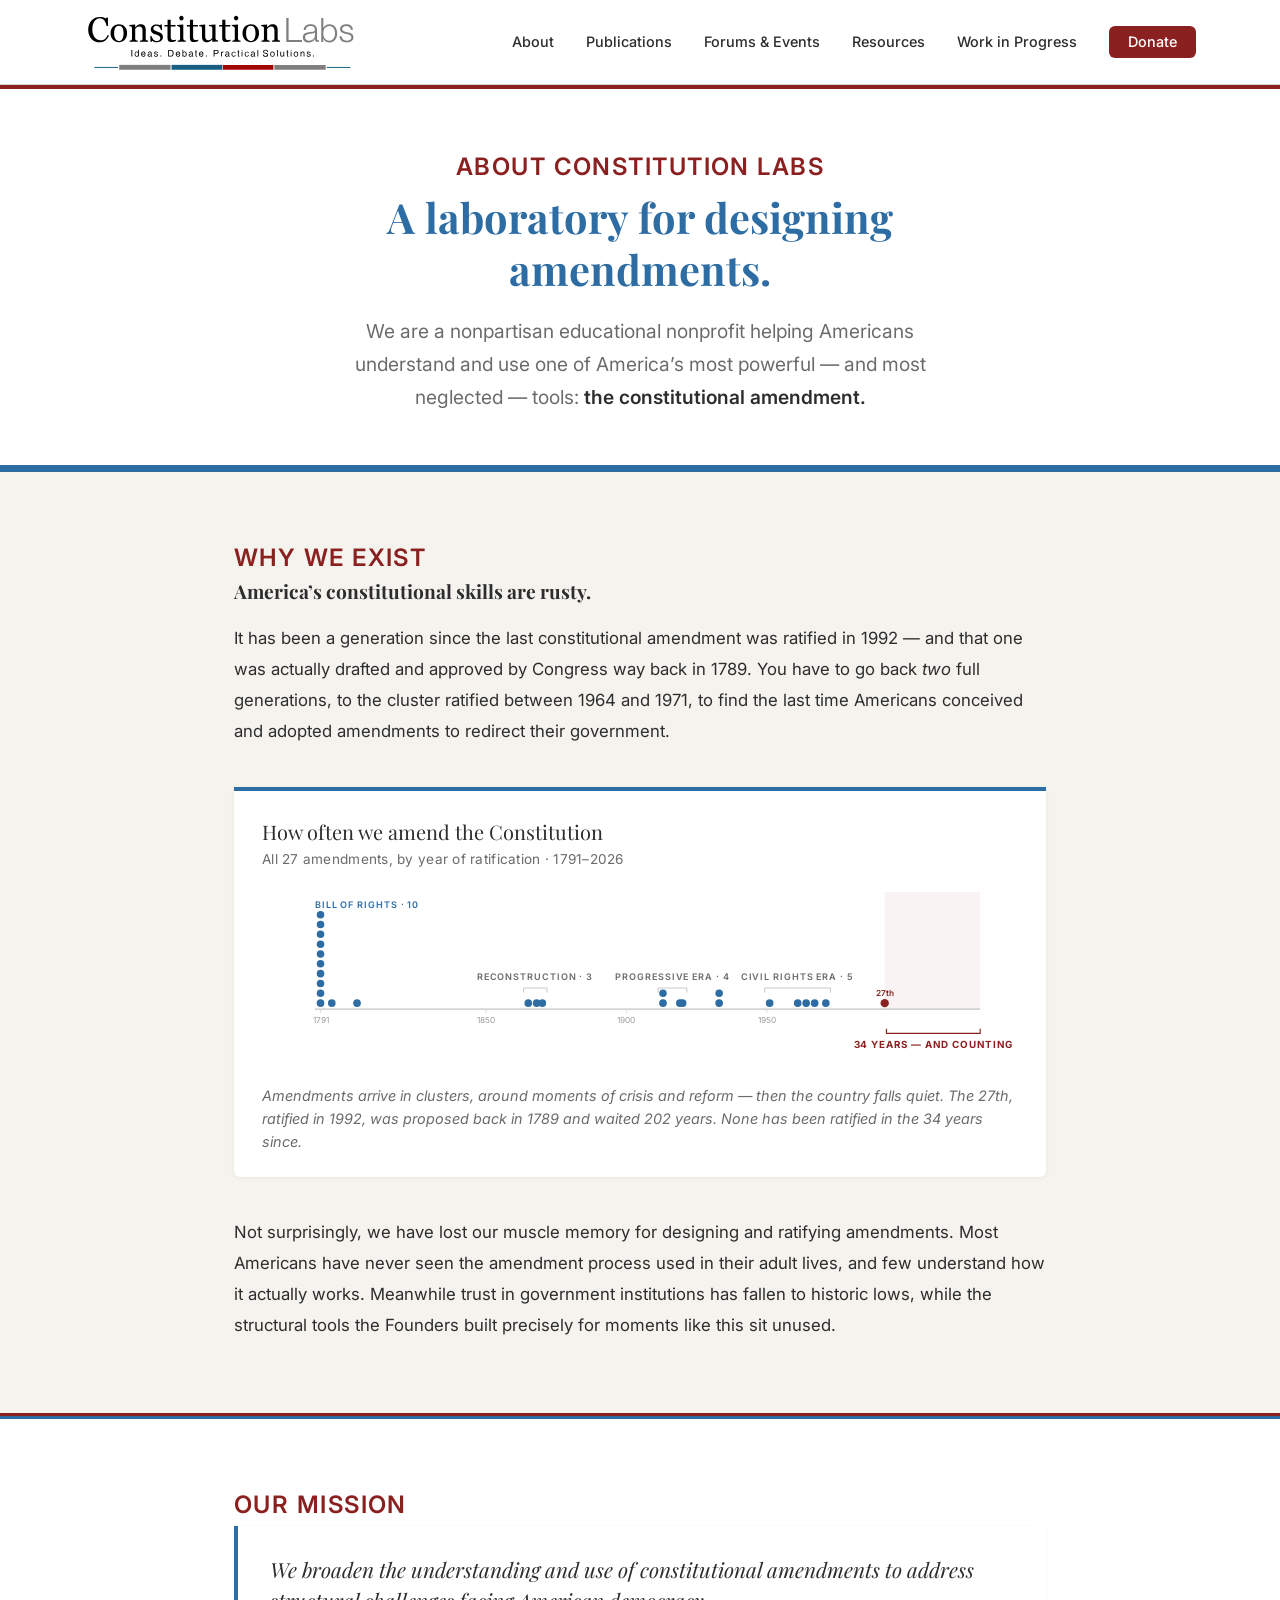
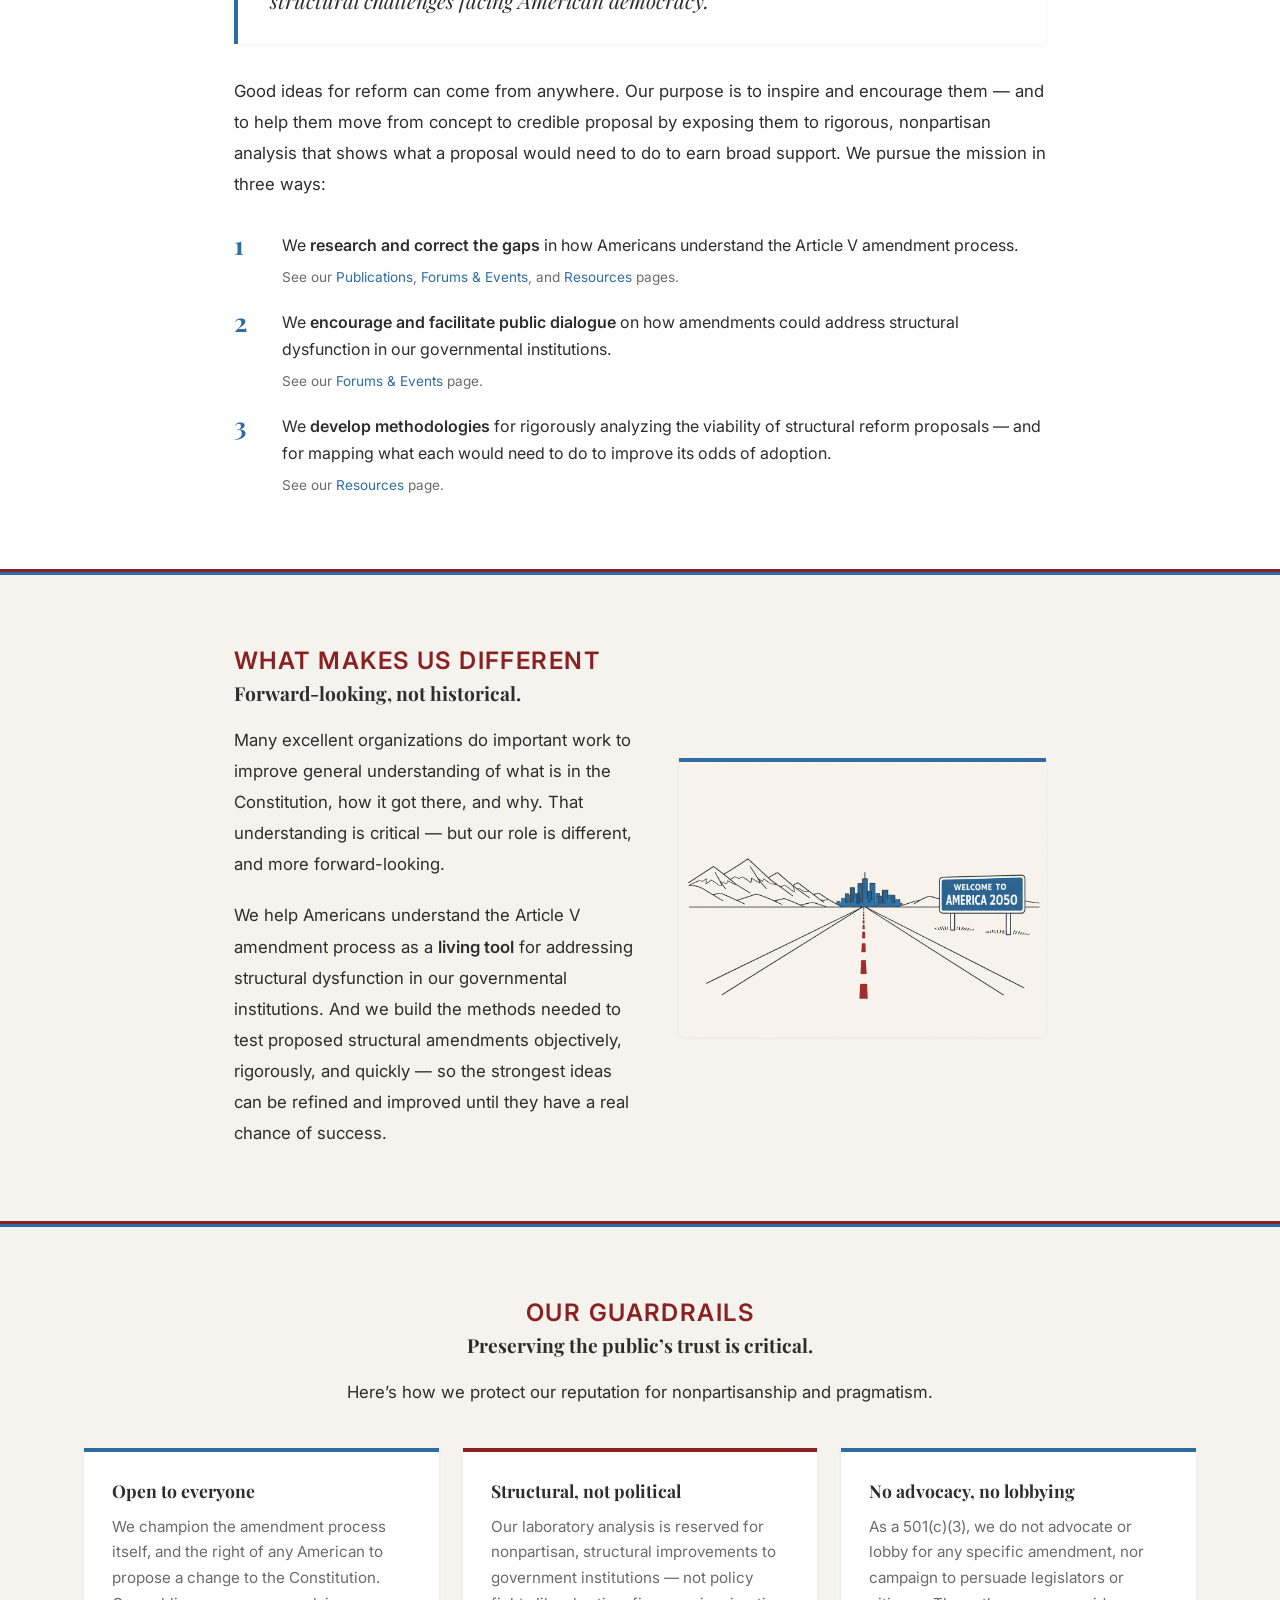
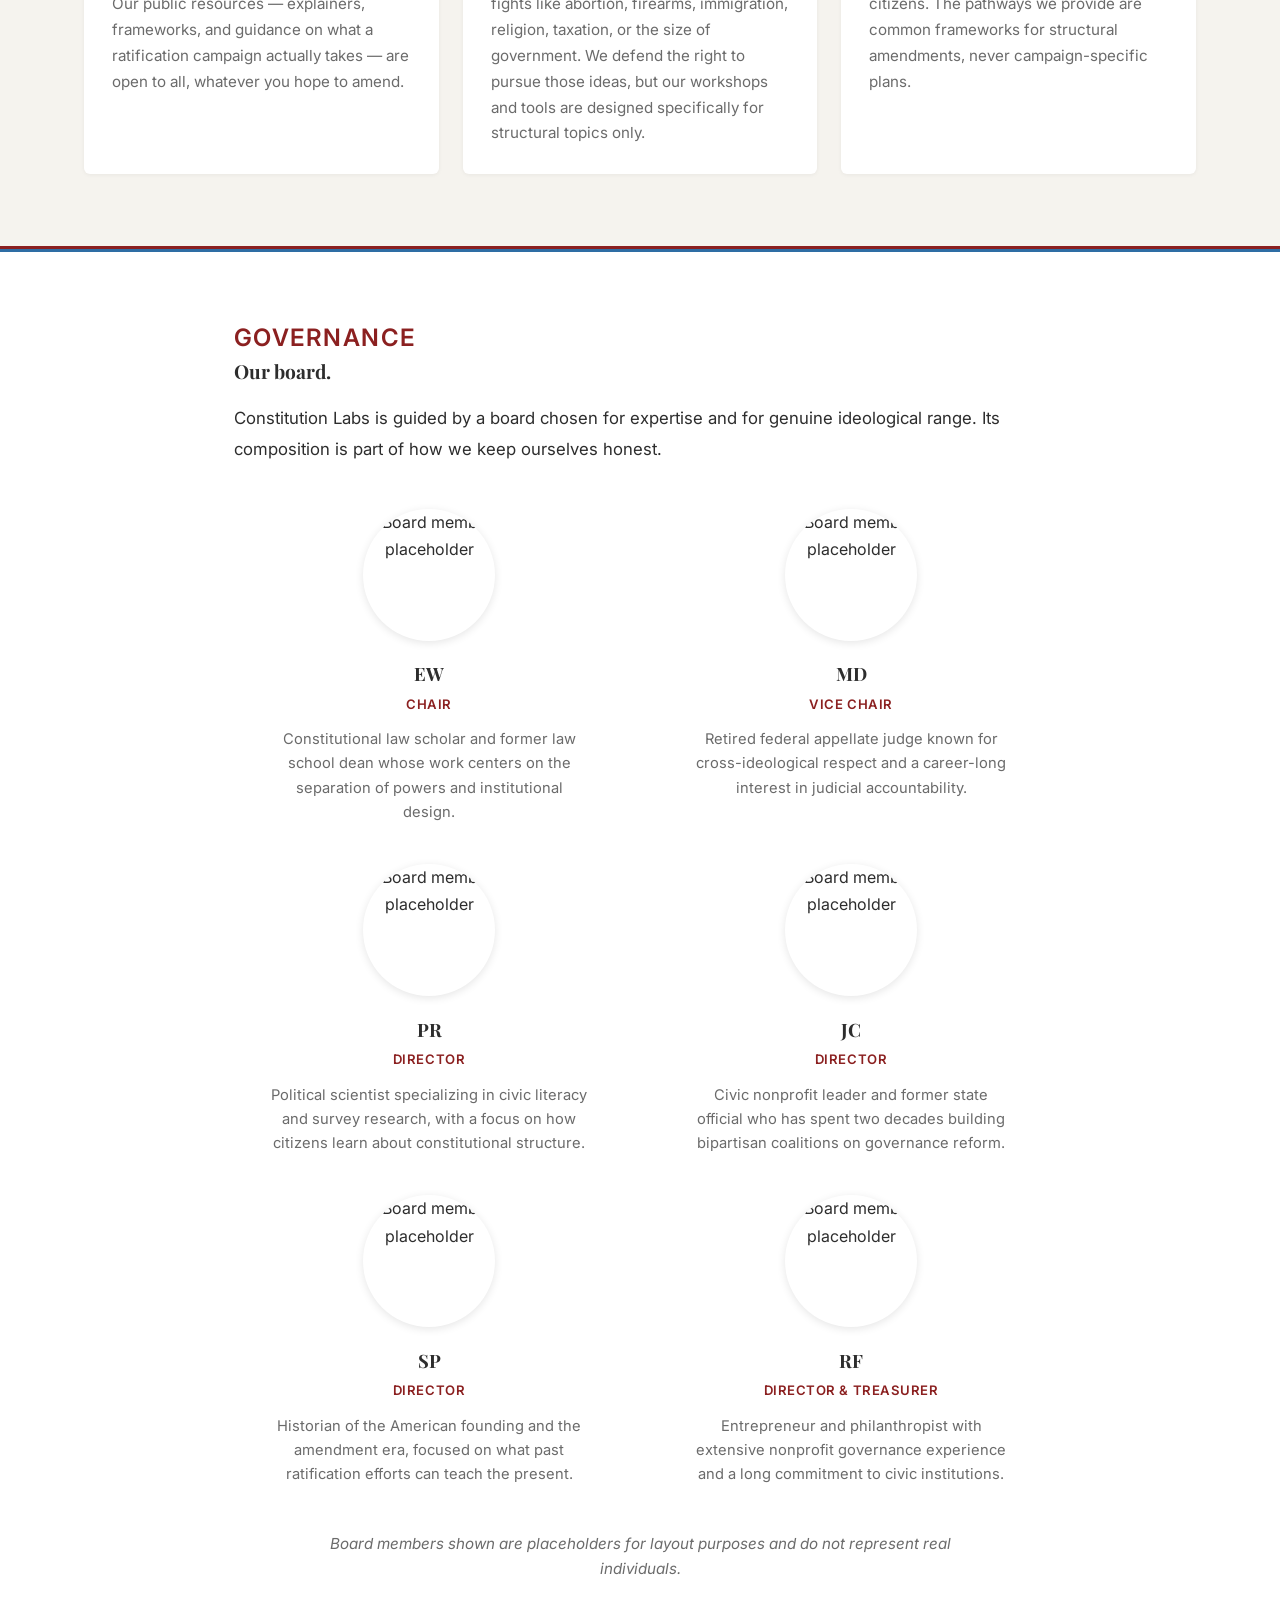
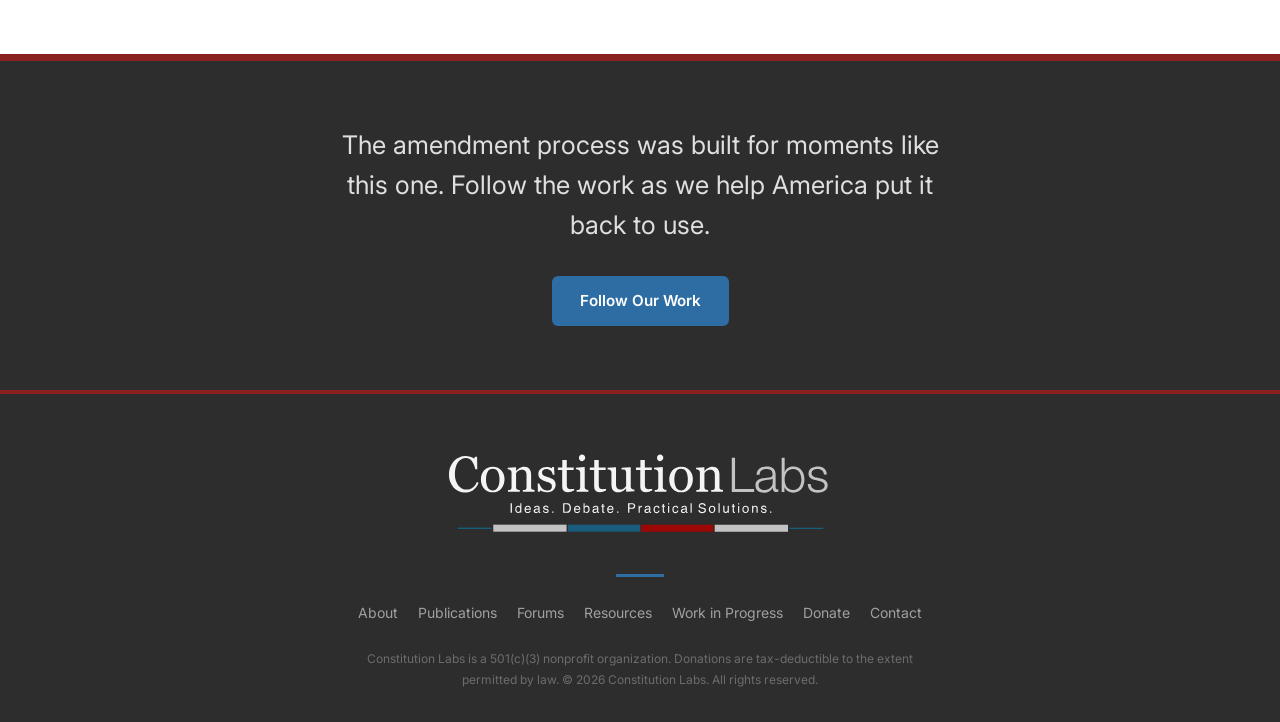
==== about.html @ 0196188d "Publish About page; update home: remove book refs, add amendment-idea card, alternating cards, Work " ====
<!DOCTYPE html>
<html lang="en">
<head>
  <meta charset="UTF-8">
  <meta name="viewport" content="width=device-width, initial-scale=1.0">
  <title>About — Constitution Labs</title>
  <meta name="description" content="Constitution Labs is a nonpartisan educational nonprofit helping Americans understand and use the constitutional amendment process to address structural challenges in American government.">
  <link rel="stylesheet" href="css/style.css">
  <link rel="preconnect" href="https://fonts.googleapis.com">
  <link href="https://fonts.googleapis.com/css2?family=Playfair+Display:ital,wght@0,400;0,700;1,400&family=Inter:wght@400;500;600&display=swap" rel="stylesheet">
</head>
<body>

  <!-- NAVIGATION -->
  <nav class="site-nav">
    <div class="nav-inner">
      <a href="/" class="nav-logo">
        <img src="assets/images/cl-logo-tagline.svg" alt="Constitution Labs">
      </a>
      <ul class="nav-links">
        <li><a href="/about.html">About</a></li>
        <li><a href="/publications.html">Publications</a></li>
        <li><a href="/forums.html">Forums &amp; Events</a></li>
        <li><a href="/resources.html">Resources</a></li>
        <li><a href="https://substack.com/@constitutionlabs" target="_blank" rel="noopener">Work in Progress</a></li>
        <li><a href="/donate.html" class="nav-cta">Donate</a></li>
      </ul>
      <button class="nav-toggle" aria-label="Open menu">&#9776;</button>
    </div>
  </nav>

  <!-- PAGE HERO -->
  <header class="page-hero">
    <div class="page-hero-inner">
      <p class="hero-eyebrow">About Constitution Labs</p>
      <h1>A laboratory for designing amendments.</h1>
      <p class="lede">We are a nonpartisan educational nonprofit helping Americans understand and use one of America&#8217;s most powerful — and most neglected — tools: <strong>the constitutional amendment.</strong></p>
    </div>
  </header>

  <!-- WHY WE EXIST -->
  <section class="about-section parchment">
    <div class="container about-prose">
      <p class="eyebrow">Why We Exist</p>
      <h2>America&#8217;s constitutional skills are rusty.</h2>
      <p>It has been a generation since the last constitutional amendment was ratified in 1992 — and that one was actually drafted and approved by Congress way back in 1789. You have to go back <em>two</em> full generations, to the cluster ratified between 1964 and 1971, to find the last time Americans conceived and adopted amendments to redirect their government.</p>

      <figure class="timeline-figure">
        <p class="timeline-title">How often we amend the Constitution</p>
        <p class="timeline-sub">All 27 amendments, by year of ratification &#183; 1791&#8211;2026</p>
        <div class="timeline-scroll">
          <svg viewBox="0 165 1000 230" xmlns="http://www.w3.org/2000/svg" role="img" aria-label="Timeline of all 27 constitutional amendments by year of ratification, showing clusters around the founding, Reconstruction, the Progressive era, and the Civil Rights era, followed by a 34-year gap since 1992.">
            <style>
              .dot{fill:#2e6da4}
              .dot-last{fill:#8b2020}
              .axis{stroke:#c4c4c4;stroke-width:1.5}
              .tick{stroke:#d4d4d4;stroke-width:1}
              .yr{fill:#9a9a9a;font-family:'Inter',sans-serif;font-size:11px;text-anchor:middle}
              .era{fill:#6b6b6b;font-family:'Inter',sans-serif;font-size:12px;font-weight:600;letter-spacing:1.2px;text-anchor:middle}
              .era-bor{fill:#2e6da4;text-anchor:start}
              .brk{stroke:#b8b8b8;stroke-width:1;fill:none}
              .dlbl{fill:#8b2020;font-family:'Inter',sans-serif;font-size:13px;font-weight:700;letter-spacing:1.3px;text-anchor:middle}
            </style>

            <!-- drought shade -->
            <rect x="823.7" y="165" width="126.3" height="155" fill="#8b2020" fill-opacity="0.05"/>

            <!-- axis -->
            <line class="axis" x1="70" y1="320" x2="950" y2="320"/>
            <line class="tick" x1="77.4" y1="320" x2="77.4" y2="325"/>
            <line class="tick" x1="296.5" y1="320" x2="296.5" y2="325"/>
            <line class="tick" x1="482.1" y1="320" x2="482.1" y2="325"/>
            <line class="tick" x1="667.8" y1="320" x2="667.8" y2="325"/>

            <!-- year reference labels -->
            <text class="yr" x="77.4" y="338">1791</text>
            <text class="yr" x="296.5" y="338">1850</text>
            <text class="yr" x="482.1" y="338">1900</text>
            <text class="yr" x="667.8" y="338">1950</text>

            <!-- Bill of Rights (1791) — stack of 10 -->
            <circle class="dot" cx="77.4" cy="312" r="5"/>
            <circle class="dot" cx="77.4" cy="299" r="5"/>
            <circle class="dot" cx="77.4" cy="286" r="5"/>
            <circle class="dot" cx="77.4" cy="273" r="5"/>
            <circle class="dot" cx="77.4" cy="260" r="5"/>
            <circle class="dot" cx="77.4" cy="247" r="5"/>
            <circle class="dot" cx="77.4" cy="234" r="5"/>
            <circle class="dot" cx="77.4" cy="221" r="5"/>
            <circle class="dot" cx="77.4" cy="208" r="5"/>
            <circle class="dot" cx="77.4" cy="195" r="5"/>
            <text class="era era-bor" x="70" y="186">BILL OF RIGHTS &#183; 10</text>

            <!-- early republic singles -->
            <circle class="dot" cx="92.3" cy="312" r="5"/>
            <circle class="dot" cx="125.7" cy="312" r="5"/>

            <!-- Reconstruction (1865, 1868, 1870) -->
            <circle class="dot" cx="352.2" cy="312" r="5"/>
            <circle class="dot" cx="363.3" cy="312" r="5"/>
            <circle class="dot" cx="370.8" cy="312" r="5"/>
            <path class="brk" d="M346 298 L346 292 L377 292 L377 298"/>
            <text class="era" x="361" y="282">RECONSTRUCTION &#183; 3</text>

            <!-- Progressive era (1913 x2, 1919, 1920) -->
            <circle class="dot" cx="530.4" cy="312" r="5"/>
            <circle class="dot" cx="530.4" cy="299" r="5"/>
            <circle class="dot" cx="552.7" cy="312" r="5"/>
            <circle class="dot" cx="556.4" cy="312" r="5"/>
            <path class="brk" d="M524 298 L524 292 L562 292 L562 298"/>
            <text class="era" x="543" y="282">PROGRESSIVE ERA &#183; 4</text>

            <!-- New Deal (1933 x2) -->
            <circle class="dot" cx="604.7" cy="312" r="5"/>
            <circle class="dot" cx="604.7" cy="299" r="5"/>

            <!-- Civil Rights era (1951, 1961, 1964, 1967, 1971) -->
            <circle class="dot" cx="671.5" cy="312" r="5"/>
            <circle class="dot" cx="708.6" cy="312" r="5"/>
            <circle class="dot" cx="719.8" cy="312" r="5"/>
            <circle class="dot" cx="731.0" cy="312" r="5"/>
            <circle class="dot" cx="745.8" cy="312" r="5"/>
            <path class="brk" d="M665 298 L665 292 L752 292 L752 298"/>
            <text class="era" x="708" y="282">CIVIL RIGHTS ERA &#183; 5</text>

            <!-- 27th (1992), the last -->
            <circle class="dot-last" cx="823.7" cy="312" r="5.5"/>
            <text class="yr" x="823.7" y="303" style="fill:#8b2020;font-weight:600">27th</text>

            <!-- drought callout -->
            <path d="M826 346 L826 352 L950 352 L950 346" stroke="#8b2020" stroke-width="1.5" fill="none"/>
            <text class="dlbl" x="888" y="372">34 YEARS &#8212; AND COUNTING</text>
          </svg>
        </div>
        <figcaption>Amendments arrive in clusters, around moments of crisis and reform &#8212; then the country falls quiet. The 27th, ratified in 1992, was proposed back in 1789 and waited 202 years. None has been ratified in the 34 years since.</figcaption>
      </figure>
      <p>Not surprisingly, we have lost our muscle memory for designing and ratifying amendments. Most Americans have never seen the amendment process used in their adult lives, and few understand how it actually works. Meanwhile trust in government institutions has fallen to historic lows, while the structural tools the Founders built precisely for moments like this sit unused.</p>
    </div>
  </section>

  <!-- OUR MISSION -->
  <section class="about-section alt">
    <div class="container about-prose">
      <p class="eyebrow">Our Mission</p>
      <div class="mission-feature">
        <p>We broaden the understanding and use of constitutional amendments to address structural challenges facing American democracy.</p>
      </div>
      <p>Good ideas for reform can come from anywhere. Our purpose is to inspire and encourage them — and to help them move from concept to credible proposal by exposing them to rigorous, nonpartisan analysis that shows what a proposal would need to do to earn broad support. We pursue the mission in three ways:</p>
      <div class="mission-methods">
        <div class="mission-method"><span class="num">1</span><p>We <strong>research and correct the gaps</strong> in how Americans understand the Article V amendment process.<span class="method-links">See our <a href="/publications.html">Publications</a>, <a href="/forums.html">Forums &amp; Events</a>, and <a href="/resources.html">Resources</a> pages.</span></p></div>
        <div class="mission-method"><span class="num">2</span><p>We <strong>encourage and facilitate public dialogue</strong> on how amendments could address structural dysfunction in our governmental institutions.<span class="method-links">See our <a href="/forums.html">Forums &amp; Events</a> page.</span></p></div>
        <div class="mission-method"><span class="num">3</span><p>We <strong>develop methodologies</strong> for rigorously analyzing the viability of structural reform proposals — and for mapping what each would need to do to improve its odds of adoption.<span class="method-links">See our <a href="/resources.html">Resources</a> page.</span></p></div>
      </div>
    </div>
  </section>

  <!-- WHAT MAKES US DIFFERENT -->
  <section class="about-section parchment">
    <div class="container">
      <div class="different-grid">
        <div class="about-prose">
          <p class="eyebrow">What Makes Us Different</p>
          <h2>Forward-looking, not historical.</h2>
          <p>Many excellent organizations do important work to improve general understanding of what is in the Constitution, how it got there, and why. That understanding is critical — but our role is different, and more forward-looking.</p>
          <p>We help Americans understand the Article V amendment process as a <strong>living tool</strong> for addressing structural dysfunction in our governmental institutions. And we build the methods needed to test proposed structural amendments objectively, rigorously, and quickly — so the strongest ideas can be refined and improved until they have a real chance of success.</p>
        </div>
        <div class="different-art">
          <img src="assets/images/welcome-america-2050.png" alt="Line-art illustration of an open road leading toward a distant city skyline, snow-capped mountains to the left, and a highway sign reading Welcome to America 2050.">
        </div>
      </div>
    </div>
  </section>

  <!-- OUR GUARDRAILS -->
  <section class="about-section parchment guardrails">
    <div class="container">
      <div class="about-prose">
        <p class="eyebrow">Our Guardrails</p>
        <h2>Preserving the public&#8217;s trust is critical.</h2>
        <p>Here&#8217;s how we protect our reputation for nonpartisanship and pragmatism.</p>
      </div>
      <div class="guardrails-grid">
        <div class="commitment-card">
          <h3>Open to everyone</h3>
          <p>We champion the amendment process itself, and the right of any American to propose a change to the Constitution. Our public resources — explainers, frameworks, and guidance on what a ratification campaign actually takes — are open to all, whatever you hope to amend.</p>
        </div>
        <div class="commitment-card">
          <h3>Structural, not political</h3>
          <p>Our laboratory analysis is reserved for nonpartisan, structural improvements to government institutions — not policy fights like abortion, firearms, immigration, religion, taxation, or the size of government. We defend the right to pursue those ideas, but our workshops and tools are designed specifically for structural topics only.</p>
        </div>
        <div class="commitment-card">
          <h3>No advocacy, no lobbying</h3>
          <p>As a 501(c)(3), we do not advocate or lobby for any specific amendment, nor campaign to persuade legislators or citizens. The pathways we provide are common frameworks for structural amendments, never campaign-specific plans.</p>
        </div>
      </div>
    </div>
  </section>

  <!-- GOVERNANCE / BOARD -->
  <section class="about-section alt">
    <div class="container">
      <div class="about-prose">
        <p class="eyebrow">Governance</p>
        <h2>Our board.</h2>
        <p>Constitution Labs is guided by a board chosen for expertise and for genuine ideological range. Its composition is part of how we keep ourselves honest.</p>
      </div>
      <div class="board-grid">
        <div class="board-card">
          <img class="board-photo" src="assets/images/board-ew.svg" alt="Board member placeholder">
          <p class="board-name">EW</p>
          <p class="board-role">Chair</p>
          <p class="board-bio">Constitutional law scholar and former law school dean whose work centers on the separation of powers and institutional design.</p>
        </div>
        <div class="board-card">
          <img class="board-photo" src="assets/images/board-md.svg" alt="Board member placeholder">
          <p class="board-name">MD</p>
          <p class="board-role">Vice Chair</p>
          <p class="board-bio">Retired federal appellate judge known for cross-ideological respect and a career-long interest in judicial accountability.</p>
        </div>
        <div class="board-card">
          <img class="board-photo" src="assets/images/board-pr.svg" alt="Board member placeholder">
          <p class="board-name">PR</p>
          <p class="board-role">Director</p>
          <p class="board-bio">Political scientist specializing in civic literacy and survey research, with a focus on how citizens learn about constitutional structure.</p>
        </div>
        <div class="board-card">
          <img class="board-photo" src="assets/images/board-jc.svg" alt="Board member placeholder">
          <p class="board-name">JC</p>
          <p class="board-role">Director</p>
          <p class="board-bio">Civic nonprofit leader and former state official who has spent two decades building bipartisan coalitions on governance reform.</p>
        </div>
        <div class="board-card">
          <img class="board-photo" src="assets/images/board-sp.svg" alt="Board member placeholder">
          <p class="board-name">SP</p>
          <p class="board-role">Director</p>
          <p class="board-bio">Historian of the American founding and the amendment era, focused on what past ratification efforts can teach the present.</p>
        </div>
        <div class="board-card">
          <img class="board-photo" src="assets/images/board-rf.svg" alt="Board member placeholder">
          <p class="board-name">RF</p>
          <p class="board-role">Director &amp; Treasurer</p>
          <p class="board-bio">Entrepreneur and philanthropist with extensive nonprofit governance experience and a long commitment to civic institutions.</p>
        </div>
      </div>
      <p class="board-note">Board members shown are placeholders for layout purposes and do not represent real individuals.</p>
    </div>
  </section>

  <!-- CLOSING CTA -->
  <section class="about-cta">
    <p>The amendment process was built for moments like this one. Follow the work as we help America put it back to use.</p>
    <a href="https://substack.com/@constitutionlabs" target="_blank" rel="noopener" class="btn btn-primary">Follow Our Work</a>
  </section>

  <!-- FOOTER -->
  <footer class="site-footer">
    <div class="container footer-inner">
      <div class="footer-brand">
        <img src="assets/images/cl-logo-tagline-white.svg" alt="Constitution Labs">
      </div>
      <div class="footer-rule"></div>
      <nav class="footer-nav">
        <a href="/about.html">About</a>
        <a href="/publications.html">Publications</a>
        <a href="/forums.html">Forums</a>
        <a href="/resources.html">Resources</a>
        <a href="https://substack.com/@constitutionlabs" target="_blank" rel="noopener">Work in Progress</a>
        <a href="/donate.html">Donate</a>
        <a href="/contact.html">Contact</a>
      </nav>
      <p class="footer-legal">Constitution Labs is a 501(c)(3) nonprofit organization. Donations are tax-deductible to the extent permitted by law. &copy; 2026 Constitution Labs. All rights reserved.</p>
    </div>
  </footer>

  <script src="js/main.js"></script>
</body>
</html>
---- css/style.css ----
/* ==============================================
   CONSTITUTIONLABS.ORG — Main Stylesheet v3
   Name standard: "Constitution Labs" (two words,
   initial caps) in all written/displayed text.
   Logo renders as one word — intentional design.
   Palette drawn directly from logo color bar:
   --slate:      #2e6da4  (slate blue — primary)
   --rust:       #8b2020  (rust red — secondary, equal weight)
   --ink:        #2d2d2d  (dark gray — text only)
   --gray-mid:   #6b6b6b  (secondary text)
   --gray-light: #d4d4d4  (borders, dividers)
   --parchment:  #f5f3ee  (universal section background)
   --white:      #ffffff  (cards, nav)
   ============================================== */

*, *::before, *::after { box-sizing: border-box; margin: 0; padding: 0; }

:root {
  --slate:      #2e6da4;
  --rust:       #8b2020;
  --ink:        #2d2d2d;
  --gray-mid:   #6b6b6b;
  --gray-light: #d4d4d4;
  --parchment:  #f5f3ee;
  --white:      #ffffff;
  --font-serif: 'Playfair Display', Georgia, serif;
  --font-sans:  'Inter', system-ui, sans-serif;
  --max-width:  1160px;
  --radius:     6px;
}

html { font-size: 16px; scroll-behavior: smooth; }
body { font-family: var(--font-sans); background-color: var(--parchment); color: var(--ink); line-height: 1.7; }

/* TYPOGRAPHY */
h1, h2, h3, h4 { font-family: var(--font-serif); line-height: 1.25; color: var(--ink); }
h1 { font-size: clamp(2rem, 5vw, 3.2rem); }
h2 { font-size: clamp(1.5rem, 3vw, 2.2rem); }
h3 { font-size: 1.2rem; }
p  { font-size: 1rem; color: var(--ink); }
a  { color: var(--slate); text-decoration: none; }
a:hover { text-decoration: underline; }
.container { max-width: var(--max-width); margin: 0 auto; padding: 0 1.5rem; }

/* ── RULE HELPER ── */
/* Sections separated by double holding rule: rust top, slate bottom */
.ruled {
  border-top: 3px solid var(--rust);
  border-bottom: 3px solid var(--slate);
}
.ruled-reverse {
  border-top: 3px solid var(--slate);
  border-bottom: 3px solid var(--rust);
}

/* NAVIGATION */
.site-nav { background: var(--white); border-bottom: 1px solid var(--gray-light); position: sticky; top: 0; z-index: 100; }
.nav-inner { max-width: var(--max-width); margin: 0 auto; padding: 0 1.5rem; display: flex; align-items: center; justify-content: space-between; height: 84px; }
.nav-logo img { display: block; height: 70px; width: auto; }
.nav-links { list-style: none; display: flex; gap: 2rem; align-items: center; }
.nav-links a { font-size: 0.9rem; font-weight: 500; color: var(--ink); transition: color 0.2s; }
.nav-links a:hover { color: var(--slate); text-decoration: none; }
.nav-cta { background: var(--rust); color: var(--white) !important; padding: 0.45rem 1.2rem; border-radius: var(--radius); transition: background 0.2s !important; }
.nav-cta:hover { background: var(--slate) !important; color: var(--white) !important; }
.nav-toggle { display: none; background: none; border: none; font-size: 1.4rem; cursor: pointer; color: var(--ink); }

/* HERO */
.hero { background: var(--white); padding: 5rem 1.5rem 4.5rem; text-align: center; border-top: 4px solid var(--rust); border-bottom: 4px solid var(--slate); }
.hero-inner { max-width: 780px; margin: 0 auto; }
.hero-eyebrow { font-size: 0.78rem; font-weight: 600; letter-spacing: 0.14em; text-transform: uppercase; color: var(--rust); margin-bottom: 1rem; }
.hero-headline { color: var(--slate); margin-bottom: 1.5rem; }
.hero-headline em { color: var(--rust); font-style: normal; }
.hero-subhead { font-size: 1.05rem; color: var(--gray-mid); max-width: 660px; margin: 0 auto 2.5rem; line-height: 1.85; text-align: left; }
.hero-subhead strong { color: var(--ink); font-weight: 600; }
.hero-actions { display: flex; gap: 1rem; justify-content: center; flex-wrap: wrap; }

/* BUTTONS */
.btn { display: inline-block; padding: 0.75rem 1.75rem; border-radius: var(--radius); font-weight: 600; font-size: 0.95rem; transition: all 0.2s; }
.btn-primary { background: var(--slate); color: var(--white); }
.btn-primary:hover { background: var(--rust); text-decoration: none; color: var(--white); }
.btn-secondary { background: transparent; color: var(--rust); border: 2px solid var(--rust); }
.btn-secondary:hover { background: var(--rust); color: var(--white); text-decoration: none; }

/* PATHWAYS */
.pathways { background: var(--parchment); padding: 5rem 0; border-top: 3px solid var(--slate); border-bottom: 3px solid var(--rust); }
.section-title { text-align: center; color: var(--ink); margin-bottom: 0.6rem; }
.section-subtitle { text-align: center; color: var(--gray-mid); font-size: 0.97rem; margin-bottom: 3rem; max-width: 520px; margin-left: auto; margin-right: auto; }

.pathway-grid { display: grid; grid-template-columns: repeat(auto-fit, minmax(240px, 1fr)); gap: 1px; background: var(--gray-light); border: 1px solid var(--gray-light); border-radius: var(--radius); overflow: hidden; }

.pathway-card { position: relative; padding: 2.75rem 2rem 2rem; display: flex; flex-direction: column; gap: 0.75rem; transition: filter 0.2s; color: var(--white); overflow: hidden; }
.pathway-card:hover { filter: brightness(1.08); text-decoration: none; }

/* Alternating slate / rust */
.pathway-card:nth-child(1) { background: var(--slate); }
.pathway-card:nth-child(2) { background: var(--rust); }
.pathway-card:nth-child(3) { background: var(--slate); }
.pathway-card:nth-child(4) { background: var(--rust); }

/* Watermark numeral */
.pathway-card::before { content: attr(data-num); position: absolute; bottom: -1rem; right: 0.75rem; font-family: var(--font-serif); font-size: 8rem; font-weight: 700; opacity: 0.1; line-height: 1; pointer-events: none; color: var(--white); }

.pathway-card h3 { color: var(--white); font-size: 1.15rem; position: relative; }

/* Book title styling inside card 2 */
.pathway-card .card-label { font-size: 0.72rem; font-weight: 600; letter-spacing: 0.12em; text-transform: uppercase; color: rgba(255,255,255,0.6); margin-bottom: 0.15rem; }
.pathway-card .card-title { font-family: var(--font-serif); font-size: 1.3rem; font-style: italic; color: var(--white); line-height: 1.2; }

.pathway-card p { font-size: 0.91rem; color: rgba(255,255,255,0.82); flex: 1; position: relative; line-height: 1.65; }
.pathway-link { font-size: 0.85rem; font-weight: 600; color: rgba(255,255,255,0.65); margin-top: 0.5rem; position: relative; border-top: 1px solid rgba(255,255,255,0.2); padding-top: 0.85rem; letter-spacing: 0.02em; }
.pathway-card:hover .pathway-link { color: var(--white); }

/* MISSION STRIP */
.mission-strip { background: var(--parchment); padding: 3.5rem 1.5rem; text-align: center; border-top: 3px solid var(--slate); border-bottom: 3px solid var(--rust); }
.color-bar { display: flex; justify-content: center; max-width: 320px; margin: 0 auto 2rem; height: 5px; border-radius: 2px; overflow: hidden; }
.bar-teal  { flex: 1; background: #3a8fa0; }
.bar-lgray { flex: 2; background: #c0c0c0; }
.bar-slate { flex: 3; background: var(--slate); }
.bar-rust  { flex: 3; background: var(--rust); }
.bar-rgray { flex: 2; background: #c0c0c0; }
.bar-teal2 { flex: 1; background: #3a8fa0; }

.mission-quote { font-family: var(--font-serif); font-size: clamp(1.4rem, 3vw, 2rem); font-style: italic; color: var(--ink); margin-bottom: 1rem; }
.mission-quote cite { display: block; font-size: 0.82rem; font-style: normal; color: var(--gray-mid); margin-top: 0.6rem; letter-spacing: 0.06em; }
.mission-text { max-width: 620px; margin: 0 auto; font-size: 1.15rem; color: var(--gray-mid); line-height: 1.85; font-style: italic; }

/* FOOTER */
.site-footer { background: var(--ink); color: var(--white); border-top: 4px solid var(--rust); padding: 3rem 1.5rem 2rem; }
.footer-inner { display: flex; flex-direction: column; gap: 1.5rem; align-items: center; text-align: center; }
.footer-brand img { height: 100px; width: auto; opacity: 0.95; }
.footer-tagline { font-size: 0.8rem; opacity: 0.4; margin-top: 0.3rem; letter-spacing: 0.07em; }
.footer-nav { display: flex; flex-wrap: wrap; gap: 1.25rem; justify-content: center; }
.footer-nav a { color: rgba(255,255,255,0.55); font-size: 0.875rem; transition: color 0.2s; }
.footer-nav a:hover { color: var(--white); text-decoration: none; }
.footer-rule { width: 48px; height: 3px; background: var(--slate); }
.footer-legal { font-size: 0.75rem; color: rgba(255,255,255,0.3); max-width: 560px; line-height: 1.7; }

/* RESPONSIVE */
@media (max-width: 768px) {
  .nav-links { display: none; }
  .nav-toggle { display: block; }
  .nav-links.open { display: flex; flex-direction: column; position: absolute; top: 84px; left: 0; right: 0; background: var(--white); padding: 1.5rem; gap: 1rem; border-bottom: 1px solid var(--gray-light); box-shadow: 0 4px 12px rgba(0,0,0,0.08); }
  .nav-logo img { height: 52px; }
  .hero { padding: 3rem 1.5rem; }
  .pathway-grid { grid-template-columns: 1fr; }
}

/* UTILITY */
.text-center { text-align: center; }
.mt-2 { margin-top: 1rem; }
.mt-3 { margin-top: 2rem; }


/* ==============================================
   ABOUT PAGE
   ============================================== */

/* PAGE HERO (compact variant of home hero) */
.page-hero { background: var(--white); padding: 4rem 1.5rem 3.25rem; text-align: center; border-top: 4px solid var(--rust); border-bottom: 4px solid var(--slate); }
.page-hero-inner { max-width: 760px; margin: 0 auto; }
.page-hero .hero-eyebrow { font-size: 1.5rem; font-weight: 600; letter-spacing: 0.06em; text-transform: uppercase; color: var(--rust); margin-bottom: 0.6rem; line-height: 1.2; }
.page-hero h1 { color: var(--slate); font-size: clamp(1.8rem, 4vw, 2.6rem); margin-bottom: 1.25rem; }
.page-hero .lede { font-size: 1.2rem; color: var(--gray-mid); line-height: 1.7; max-width: 620px; margin: 0 auto; }
.page-hero .lede strong { color: var(--ink); font-weight: 600; }

/* GENERIC ABOUT SECTION */
.about-section { padding: 4.5rem 0; border-top: 3px solid var(--slate); border-bottom: 3px solid var(--rust); }
.about-section.alt { background: var(--white); }
.about-section.parchment { background: var(--parchment); }
.about-section .container { max-width: 860px; }
.about-section .eyebrow { font-size: 1.5rem; font-weight: 600; letter-spacing: 0.06em; text-transform: uppercase; color: var(--rust); margin-bottom: 0.35rem; line-height: 1.2; }
.about-section h2 { color: var(--ink); font-size: 1.2rem; margin-bottom: 1.25rem; }
.about-prose p { font-size: 1.05rem; color: var(--ink); line-height: 1.85; margin-bottom: 1.25rem; }
.about-prose p:last-child { margin-bottom: 0; }
.about-prose strong { font-weight: 600; }

/* MISSION STATEMENT FEATURE */
.mission-feature { background: var(--white); border-left: 4px solid var(--slate); padding: 1.75rem 2rem; margin: 0 0 2rem; border-radius: 0 var(--radius) var(--radius) 0; box-shadow: 0 1px 4px rgba(0,0,0,0.05); }
.mission-feature p { font-family: var(--font-serif); font-size: 1.3rem; font-style: italic; line-height: 1.5; color: var(--ink); margin: 0; }
.mission-methods { display: grid; gap: 1.25rem; margin-top: 2rem; }
.mission-method { display: flex; gap: 1rem; align-items: flex-start; }
.mission-method .num { font-family: var(--font-serif); font-size: 1.6rem; font-weight: 700; color: var(--slate); line-height: 1; flex-shrink: 0; width: 2rem; }
.mission-method p { margin: 0; font-size: 1rem; line-height: 1.7; }
.mission-note { margin-top: 2rem; padding-top: 1.5rem; border-top: 1px solid var(--gray-light); font-size: 0.97rem; color: var(--gray-mid); line-height: 1.75; }

/* COMMITMENTS GRID */
.commitments-grid { display: grid; grid-template-columns: repeat(auto-fit, minmax(320px, 1fr)); gap: 1.5rem; margin-top: 2.5rem; }
.commitment-card { background: var(--white); border-top: 4px solid var(--slate); border-radius: 0 0 var(--radius) var(--radius); padding: 1.75rem; box-shadow: 0 1px 4px rgba(0,0,0,0.05); }
.commitment-card:nth-child(even) { border-top-color: var(--rust); }
.commitment-card h3 { font-size: 1.1rem; color: var(--ink); margin-bottom: 0.7rem; }
.commitment-card p { font-size: 0.95rem; color: var(--gray-mid); line-height: 1.7; }
.commitment-card .exclude { display: block; margin-top: 0.75rem; font-size: 0.88rem; color: var(--ink); }

/* WORK / INITIATIVES */
.work-grid { display: grid; grid-template-columns: repeat(auto-fit, minmax(240px, 1fr)); gap: 1.5rem; margin-top: 2.5rem; }
.work-card { padding: 1.5rem 0; }
.work-card h3 { font-size: 1.08rem; color: var(--slate); margin-bottom: 0.5rem; }
.work-card p { font-size: 0.95rem; color: var(--gray-mid); line-height: 1.7; }
.work-card .status { display: inline-block; margin-top: 0.7rem; font-size: 0.72rem; font-weight: 600; letter-spacing: 0.08em; text-transform: uppercase; color: var(--rust); }

/* BOARD */
.board-grid { display: grid; grid-template-columns: repeat(auto-fit, minmax(260px, 1fr)); gap: 2.5rem 2rem; margin-top: 2.75rem; }
.board-card { text-align: center; }
.board-photo { width: 132px; height: 132px; border-radius: 50%; margin: 0 auto 1.1rem; display: block; box-shadow: 0 2px 8px rgba(0,0,0,0.1); }
.board-name { font-family: var(--font-serif); font-size: 1.15rem; font-weight: 700; color: var(--ink); margin-bottom: 0.2rem; }
.board-role { font-size: 0.82rem; font-weight: 600; letter-spacing: 0.04em; text-transform: uppercase; color: var(--rust); margin-bottom: 0.75rem; }
.board-bio { font-size: 0.92rem; color: var(--gray-mid); line-height: 1.65; max-width: 320px; margin: 0 auto; }
.board-note { text-align: center; font-size: 0.95rem; color: var(--gray-mid); font-style: italic; margin-top: 2.75rem; max-width: 640px; margin-left: auto; margin-right: auto; }

/* CLOSING CTA */
.about-cta { background: var(--ink); color: var(--white); text-align: center; padding: 4rem 1.5rem; border-top: 4px solid var(--rust); }
.about-cta h2 { color: var(--white); margin-bottom: 1rem; }
.about-cta p { color: rgba(255,255,255,0.85); font-size: clamp(1.25rem, 2.5vw, 1.6rem); max-width: 640px; margin: 0 auto 2rem; line-height: 1.55; }

@media (max-width: 768px) {
  .commitments-grid, .work-grid, .board-grid { grid-template-columns: 1fr; }
  .about-section { padding: 3rem 0; }
}


/* ABOUT — GUARDRAILS (3-up, wider container) */
.about-section.guardrails .container { max-width: var(--max-width); }
.guardrails .about-prose { max-width: 680px; margin: 0 auto; text-align: center; }
.guardrails-grid { display: grid; grid-template-columns: repeat(3, 1fr); gap: 1.5rem; margin-top: 2.5rem; }
.mission-method .method-links { display: block; font-size: 0.85rem; color: var(--gray-mid); margin-top: 0.4rem; }
@media (max-width: 860px) { .guardrails-grid { grid-template-columns: 1fr; } }


/* ABOUT — AMENDMENT TIMELINE FIGURE */
.timeline-figure { margin: 2.5rem 0; background: var(--white); border-top: 4px solid var(--slate); border-radius: 0 0 var(--radius) var(--radius); padding: 1.75rem 1.75rem 1.5rem; box-shadow: 0 1px 4px rgba(0,0,0,0.05); }
.timeline-figure .timeline-title { font-family: var(--font-serif); font-size: 1.25rem; color: var(--ink); margin: 0 0 0.15rem; line-height: 1.3; }
.timeline-figure .timeline-sub { font-size: 0.85rem; color: var(--gray-mid); margin: 0 0 1.25rem; letter-spacing: 0.02em; }
.timeline-scroll { overflow-x: auto; }
.timeline-scroll svg { display: block; width: 100%; min-width: 680px; height: auto; }
.timeline-figure figcaption { font-size: 0.9rem; color: var(--gray-mid); line-height: 1.6; margin-top: 1.1rem; font-style: italic; }


/* ABOUT — WHAT MAKES US DIFFERENT (two-column with art) */
.different-grid { display: grid; grid-template-columns: 1.05fr 0.95fr; gap: 2.5rem; align-items: center; }
.different-art { border-top: 4px solid var(--slate); border-radius: 0 0 var(--radius) var(--radius); overflow: hidden; box-shadow: 0 1px 4px rgba(0,0,0,0.05); background: var(--white); }
.different-art svg, .different-art img { display: block; width: 100%; height: auto; }
@media (max-width: 768px) { .different-grid { grid-template-columns: 1fr; gap: 2rem; } }
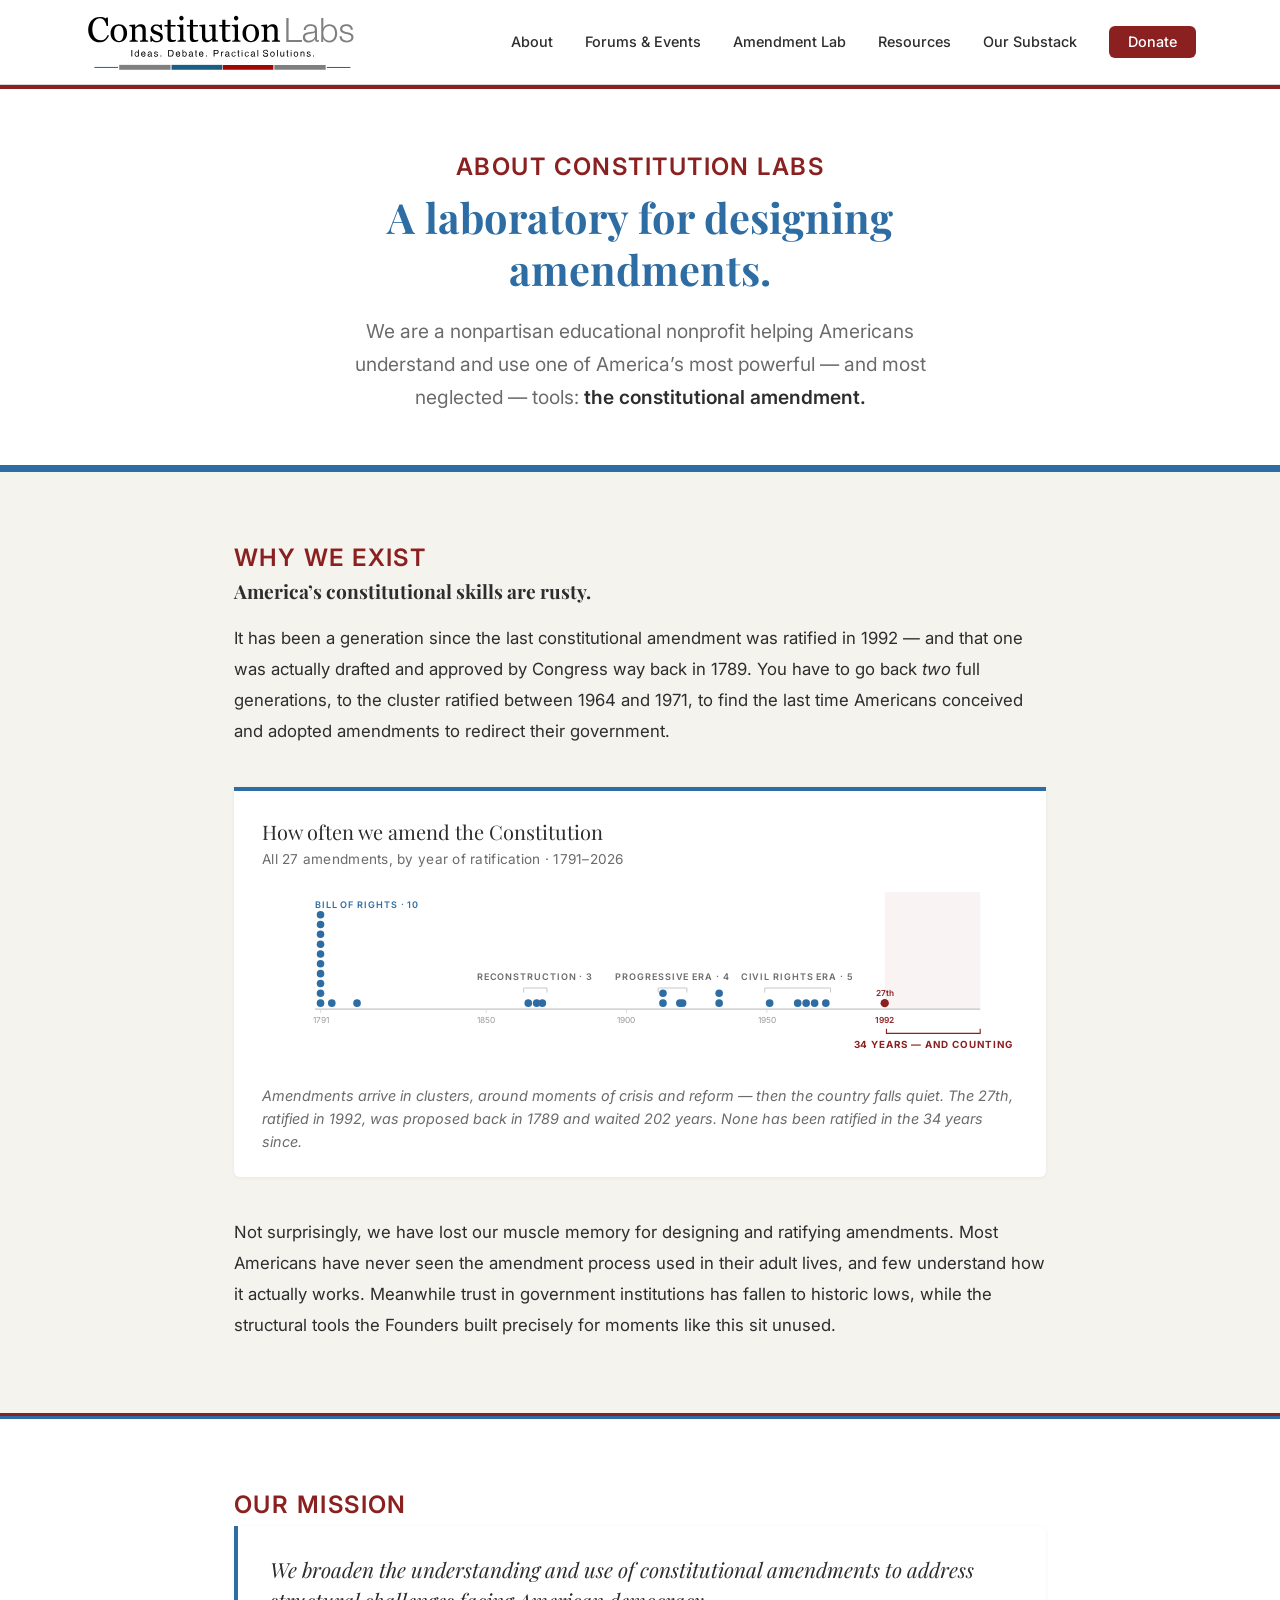
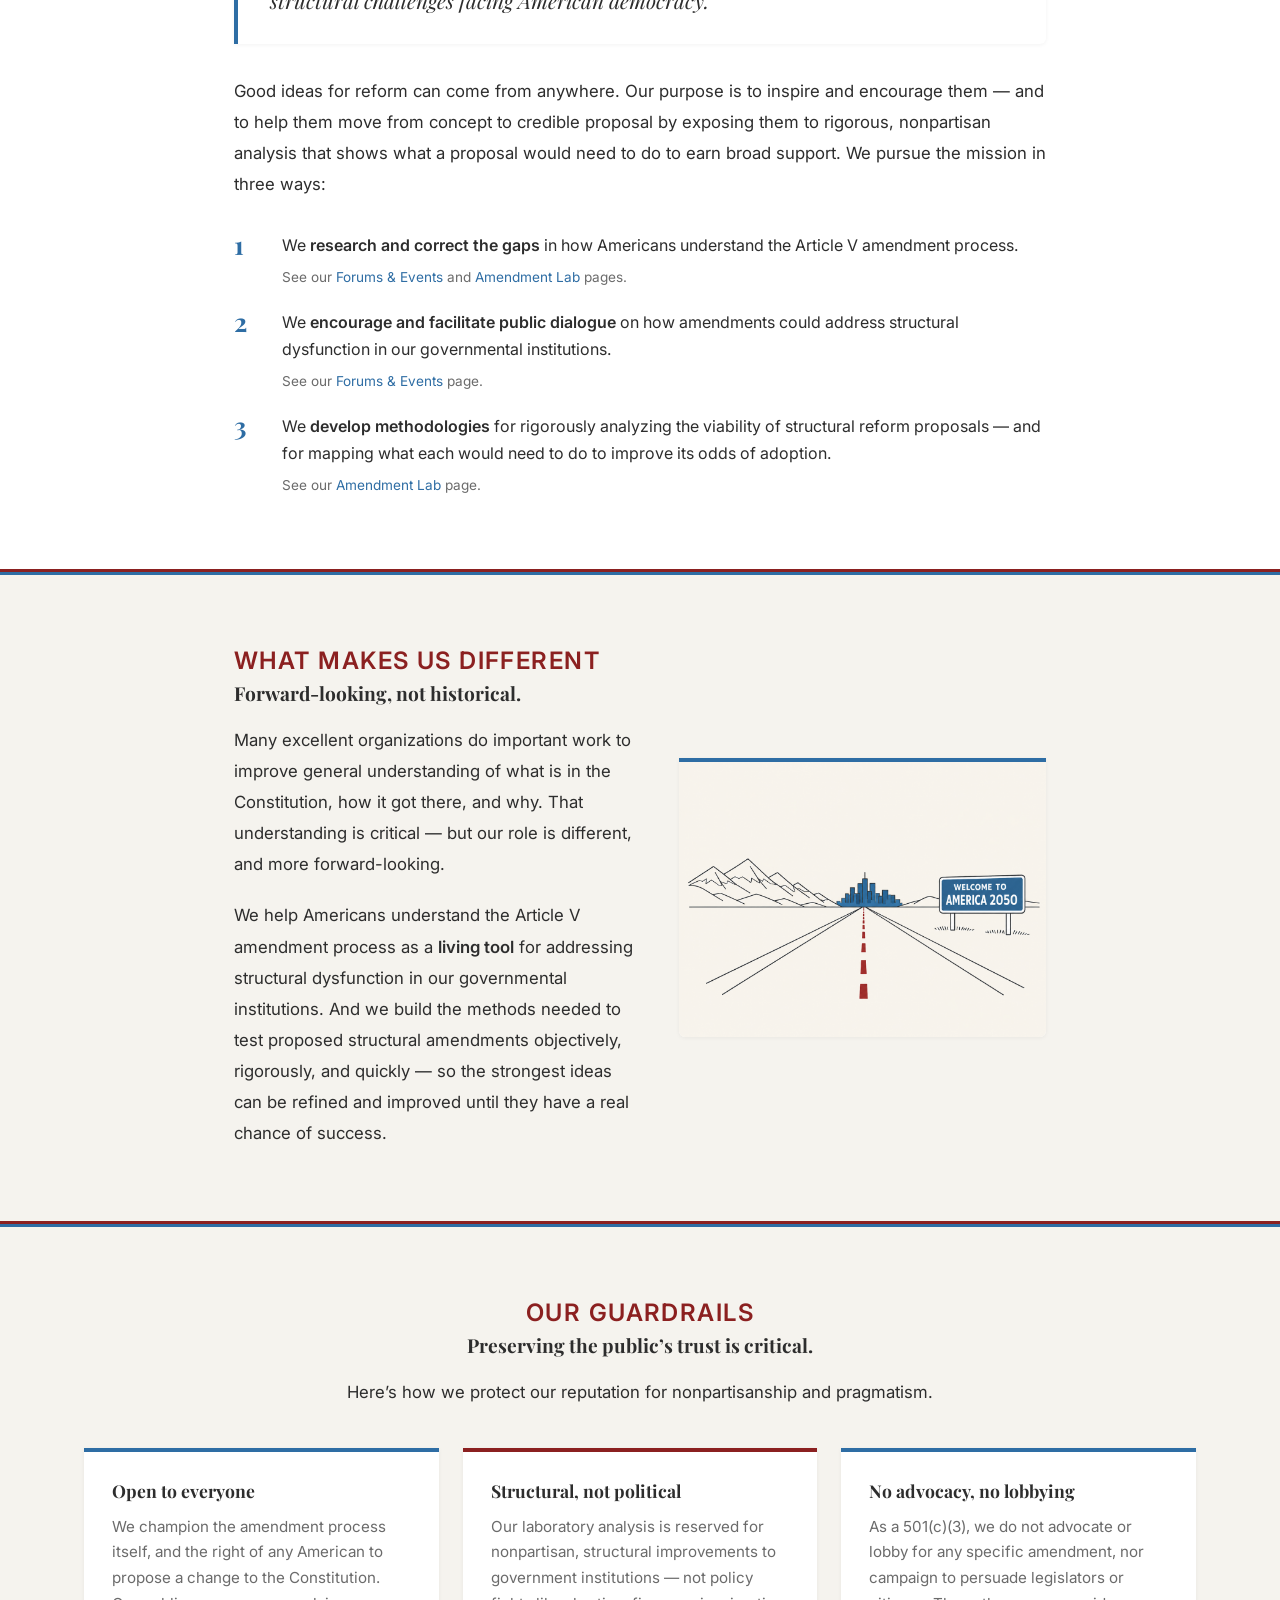
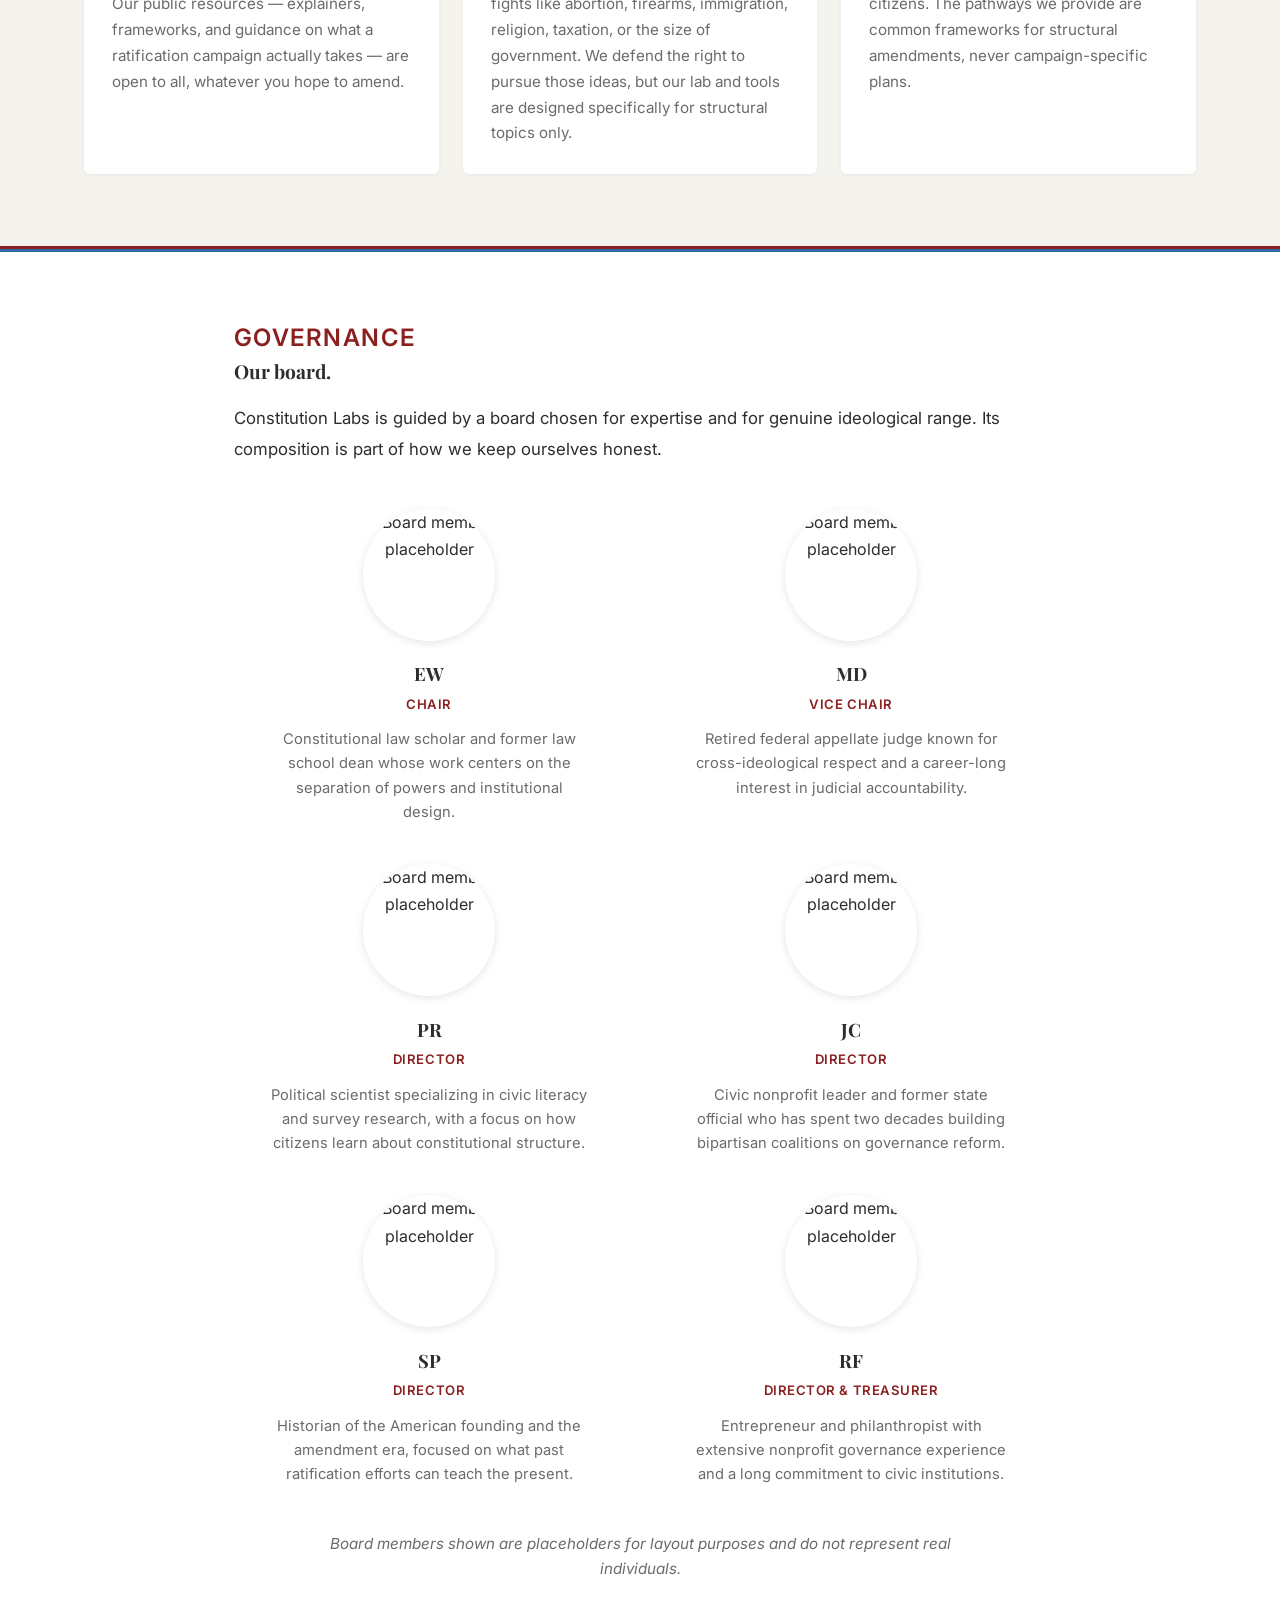
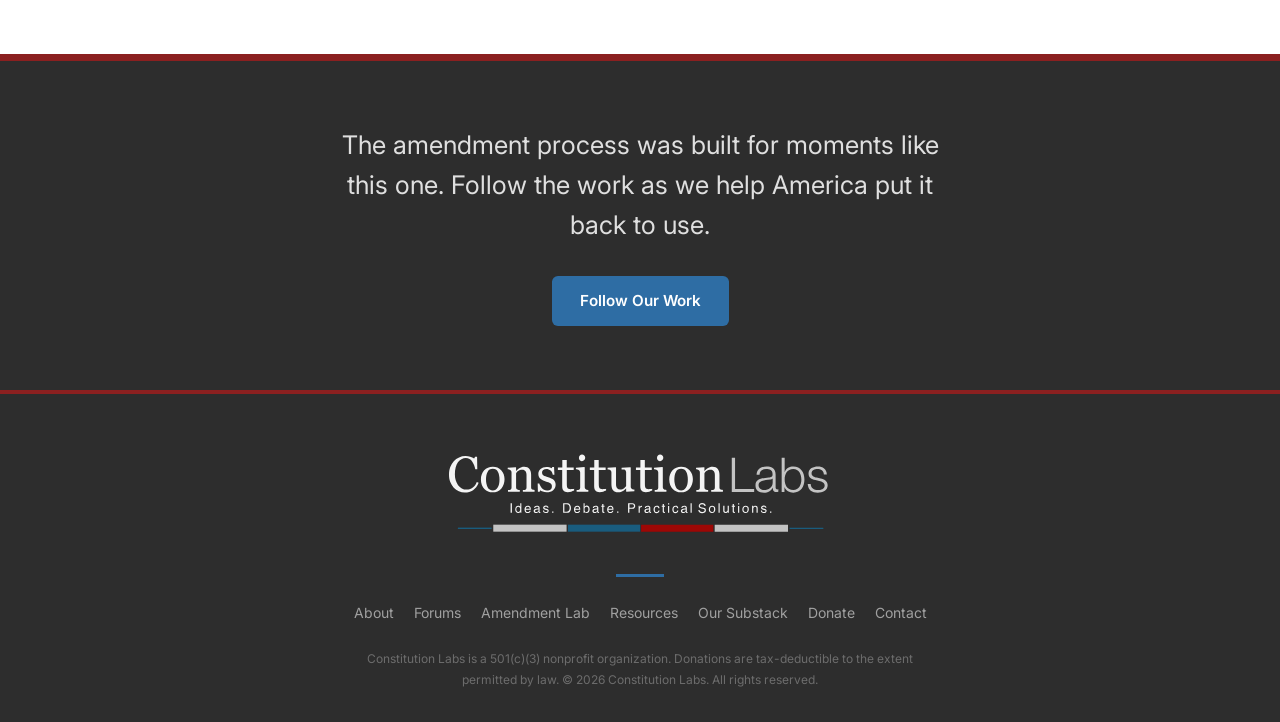
==== commit c0c5aba6: "Reorganize nav and Resources around Amendment Lab; add Our Publications Nav/footer: remove Publicati" ====
--- a/about.html
+++ b/about.html
@@ -19,10 +19,10 @@
       </a>
       <ul class="nav-links">
         <li><a href="/about.html">About</a></li>
-        <li><a href="/publications.html">Publications</a></li>
         <li><a href="/forums.html">Forums &amp; Events</a></li>
+        <li><a href="/amendment-lab.html">Amendment Lab</a></li>
         <li><a href="/resources.html">Resources</a></li>
-        <li><a href="https://substack.com/@constitutionlabs" target="_blank" rel="noopener">Work in Progress</a></li>
+        <li><a href="https://substack.com/@constitutionlabs" target="_blank" rel="noopener">Our Substack</a></li>
         <li><a href="/donate.html" class="nav-cta">Donate</a></li>
       </ul>
       <button class="nav-toggle" aria-label="Open menu">&#9776;</button>
@@ -126,6 +126,7 @@
             <!-- 27th (1992), the last -->
             <circle class="dot-last" cx="823.7" cy="312" r="5.5"/>
             <text class="yr" x="823.7" y="303" style="fill:#8b2020;font-weight:600">27th</text>
+            <text class="yr" x="823.7" y="338" style="fill:#8b2020;font-weight:600">1992</text>
 
             <!-- drought callout -->
             <path d="M826 346 L826 352 L950 352 L950 346" stroke="#8b2020" stroke-width="1.5" fill="none"/>
@@ -147,9 +148,9 @@
       </div>
       <p>Good ideas for reform can come from anywhere. Our purpose is to inspire and encourage them — and to help them move from concept to credible proposal by exposing them to rigorous, nonpartisan analysis that shows what a proposal would need to do to earn broad support. We pursue the mission in three ways:</p>
       <div class="mission-methods">
-        <div class="mission-method"><span class="num">1</span><p>We <strong>research and correct the gaps</strong> in how Americans understand the Article V amendment process.<span class="method-links">See our <a href="/publications.html">Publications</a>, <a href="/forums.html">Forums &amp; Events</a>, and <a href="/resources.html">Resources</a> pages.</span></p></div>
+        <div class="mission-method"><span class="num">1</span><p>We <strong>research and correct the gaps</strong> in how Americans understand the Article V amendment process.<span class="method-links">See our <a href="/forums.html">Forums &amp; Events</a> and <a href="/amendment-lab.html">Amendment Lab</a> pages.</span></p></div>
         <div class="mission-method"><span class="num">2</span><p>We <strong>encourage and facilitate public dialogue</strong> on how amendments could address structural dysfunction in our governmental institutions.<span class="method-links">See our <a href="/forums.html">Forums &amp; Events</a> page.</span></p></div>
-        <div class="mission-method"><span class="num">3</span><p>We <strong>develop methodologies</strong> for rigorously analyzing the viability of structural reform proposals — and for mapping what each would need to do to improve its odds of adoption.<span class="method-links">See our <a href="/resources.html">Resources</a> page.</span></p></div>
+        <div class="mission-method"><span class="num">3</span><p>We <strong>develop methodologies</strong> for rigorously analyzing the viability of structural reform proposals — and for mapping what each would need to do to improve its odds of adoption.<span class="method-links">See our <a href="/amendment-lab.html">Amendment Lab</a> page.</span></p></div>
       </div>
     </div>
   </section>
@@ -186,7 +187,7 @@
         </div>
         <div class="commitment-card">
           <h3>Structural, not political</h3>
-          <p>Our laboratory analysis is reserved for nonpartisan, structural improvements to government institutions — not policy fights like abortion, firearms, immigration, religion, taxation, or the size of government. We defend the right to pursue those ideas, but our workshops and tools are designed specifically for structural topics only.</p>
+          <p>Our laboratory analysis is reserved for nonpartisan, structural improvements to government institutions — not policy fights like abortion, firearms, immigration, religion, taxation, or the size of government. We defend the right to pursue those ideas, but our lab and tools are designed specifically for structural topics only.</p>
         </div>
         <div class="commitment-card">
           <h3>No advocacy, no lobbying</h3>
@@ -261,10 +262,10 @@
       <div class="footer-rule"></div>
       <nav class="footer-nav">
         <a href="/about.html">About</a>
-        <a href="/publications.html">Publications</a>
         <a href="/forums.html">Forums</a>
+        <a href="/amendment-lab.html">Amendment Lab</a>
         <a href="/resources.html">Resources</a>
-        <a href="https://substack.com/@constitutionlabs" target="_blank" rel="noopener">Work in Progress</a>
+        <a href="https://substack.com/@constitutionlabs" target="_blank" rel="noopener">Our Substack</a>
         <a href="/donate.html">Donate</a>
         <a href="/contact.html">Contact</a>
       </nav>
--- a/css/style.css
+++ b/css/style.css
@@ -240,3 +240,97 @@
 .different-art { border-top: 4px solid var(--slate); border-radius: 0 0 var(--radius) var(--radius); overflow: hidden; box-shadow: 0 1px 4px rgba(0,0,0,0.05); background: var(--white); }
 .different-art svg, .different-art img { display: block; width: 100%; height: auto; }
 @media (max-width: 768px) { .different-grid { grid-template-columns: 1fr; gap: 2rem; } }
+
+
+/* ============================================== 
+   RESOURCES PAGE
+   ============================================== */
+
+/* Political-lean key */
+.lean-key { display: flex; flex-wrap: wrap; gap: 0.9rem 1.4rem; justify-content: center; margin: 1.75rem auto 0; padding: 1rem 1.25rem; max-width: 740px; background: var(--parchment); border-radius: var(--radius); }
+.lean-key-item { display: inline-flex; align-items: center; gap: 0.4rem; font-size: 0.8rem; color: var(--gray-mid); }
+.lean-stars { letter-spacing: 1px; font-size: 0.95rem; line-height: 1; }
+.s-blue { color: var(--slate); }
+.s-red { color: var(--rust); }
+.s-white { color: #ffffff; -webkit-text-stroke: 1px #b0a99c; }
+
+/* Curated resource listings */
+.res-list { display: grid; gap: 1.1rem; margin-top: 1.75rem; }
+.res-item { background: var(--white); border-left: 3px solid var(--slate); border-radius: 0 var(--radius) var(--radius) 0; padding: 1rem 1.25rem; box-shadow: 0 1px 3px rgba(0,0,0,0.04); }
+.res-head { display: flex; align-items: baseline; flex-wrap: wrap; gap: 0.5rem; margin-bottom: 0.25rem; }
+.res-name { font-weight: 600; color: var(--ink); }
+.res-desc { font-size: 0.93rem; color: var(--gray-mid); line-height: 1.6; }
+
+/* Glossary */
+.glossary-list { margin-top: 1.5rem; display: grid; gap: 1.1rem; }
+.glossary-term { font-weight: 600; color: var(--slate); }
+.glossary-def { font-size: 0.97rem; color: var(--ink); line-height: 1.65; margin-top: 0.1rem; }
+
+/* Amendment list */
+.amendment-list { margin-top: 1.75rem; display: grid; grid-template-columns: 1fr; gap: 1.1rem; }
+.amendment-item { display: grid; grid-template-columns: 2.6rem 1fr; gap: 0.7rem; align-items: start; }
+.amd-num { font-family: var(--font-serif); font-size: 1.3rem; font-weight: 700; color: var(--slate); line-height: 1.05; }
+.amd-num.repealed { color: var(--rust); }
+.amd-head { font-weight: 600; color: var(--ink); font-size: 0.95rem; }
+.amd-year { color: var(--gray-mid); font-weight: 400; }
+.amd-desc { font-size: 0.9rem; color: var(--gray-mid); line-height: 1.55; margin-top: 0.1rem; }
+
+/* In-development placeholder */
+.placeholder-note { margin-top: 1.5rem; padding: 1.25rem 1.5rem; border: 1px dashed #cfc8ba; border-radius: var(--radius); background: var(--parchment); font-size: 0.95rem; color: var(--gray-mid); line-height: 1.65; font-style: italic; }
+
+/* Subsections within a section */
+.subsection { margin-top: 2.75rem; }
+.subsection h3 { font-size: 1.15rem; color: var(--ink); margin-bottom: 0.4rem; }
+
+/* Workshop teaser */
+.workshop-teaser { background: var(--slate); color: #fff; border-radius: var(--radius); padding: 2.25rem; text-align: center; }
+.workshop-teaser h3 { color: #fff; font-size: 1.35rem; margin-bottom: 0.6rem; }
+.workshop-teaser p { color: rgba(255,255,255,0.85); max-width: 580px; margin: 0 auto 1.5rem; line-height: 1.7; }
+
+@media (max-width: 768px) { .amendment-list { grid-template-columns: 1fr; } }
+
+
+/* Tease-and-expand (details/summary) */
+details.expand > summary { cursor: pointer; list-style: none; }
+details.expand > summary::-webkit-details-marker { display: none; }
+details.expand > summary::marker { content: ""; }
+.about-prose .teaser { margin-bottom: 0; line-height: 1.8; }
+.more-cue { display: inline-block; margin-left: 0.4rem; font-size: 0.9rem; font-weight: 600; color: var(--slate); white-space: nowrap; }
+.more-cue::after { content: "more \203A"; }
+details.expand[open] > summary .more-cue::after { content: "less \2039"; }
+details.expand > summary:hover .more-cue { text-decoration: underline; }
+.expand-body { margin-top: 1.4rem; }
+details.expand.sub { margin-top: 1.5rem; padding-top: 1.4rem; border-top: 1px solid var(--gray-light); }
+details.expand.sub > summary h3 { font-size: 1.12rem; color: var(--ink); margin-bottom: 0.3rem; }
+.about-prose .sub-teaser { font-size: 0.97rem; color: var(--gray-mid); }
+details.expand.sub .expand-body { margin-top: 1rem; }
+
+
+/* Detailed amendment timeline (vertical, responsive) */
+.amd-timeline { margin-top: 1.75rem; position: relative; padding-left: 1.85rem; }
+.amd-timeline::before { content: ""; position: absolute; left: 6px; top: 8px; bottom: 8px; width: 2px; background: var(--gray-light); }
+.amd-era { position: relative; padding-bottom: 1.7rem; }
+.amd-era:last-child { padding-bottom: 0; }
+.amd-era-node { position: absolute; left: -1.8rem; top: 4px; width: 13px; height: 13px; border-radius: 50%; background: var(--slate); box-shadow: 0 0 0 3px var(--white); }
+.amd-era-node.today { background: var(--rust); }
+.amd-gap { font-size: 0.74rem; color: var(--gray-mid); font-style: italic; margin-bottom: 0.25rem; }
+.amd-gap.drought { color: var(--rust); font-weight: 600; font-style: normal; }
+.amd-era-title { font-family: var(--font-serif); font-size: 1.05rem; color: var(--ink); margin-bottom: 0.55rem; }
+.amd-era-years { font-size: 0.82rem; color: var(--gray-mid); margin-left: 0.45rem; }
+.amd-chips { display: flex; flex-wrap: wrap; gap: 0.4rem; }
+.amd-chip { display: inline-flex; align-items: baseline; gap: 0.25rem; background: var(--slate); color: #fff; font-size: 0.78rem; font-weight: 600; padding: 0.25rem 0.6rem; border-radius: 999px; }
+.amd-chip.repealed { background: var(--rust); }
+.amd-chip .yr { font-weight: 400; font-size: 0.72rem; opacity: 0.85; }
+
+
+/* Section 3 — grouped resource buckets */
+.res-group { margin-top: 2rem; }
+.res-group-label { font-size: 0.72rem; font-weight: 700; letter-spacing: 0.1em; text-transform: uppercase; color: var(--slate); margin: 0 0 0.9rem; padding-bottom: 0.4rem; border-bottom: 1px solid var(--gray-light); }
+.res-item { border-left-color: #cfc8ba; }
+.res-item.lean-red { border-left-color: var(--rust); }
+.res-item.lean-blue { border-left-color: var(--slate); }
+a.res-name { text-decoration: none; }
+a.res-name:hover { color: var(--slate); text-decoration: underline; }
+
+/* Section 5 — "judge for yourself" marker */
+.lean-q { color: var(--gray-mid); font-weight: 700; }
